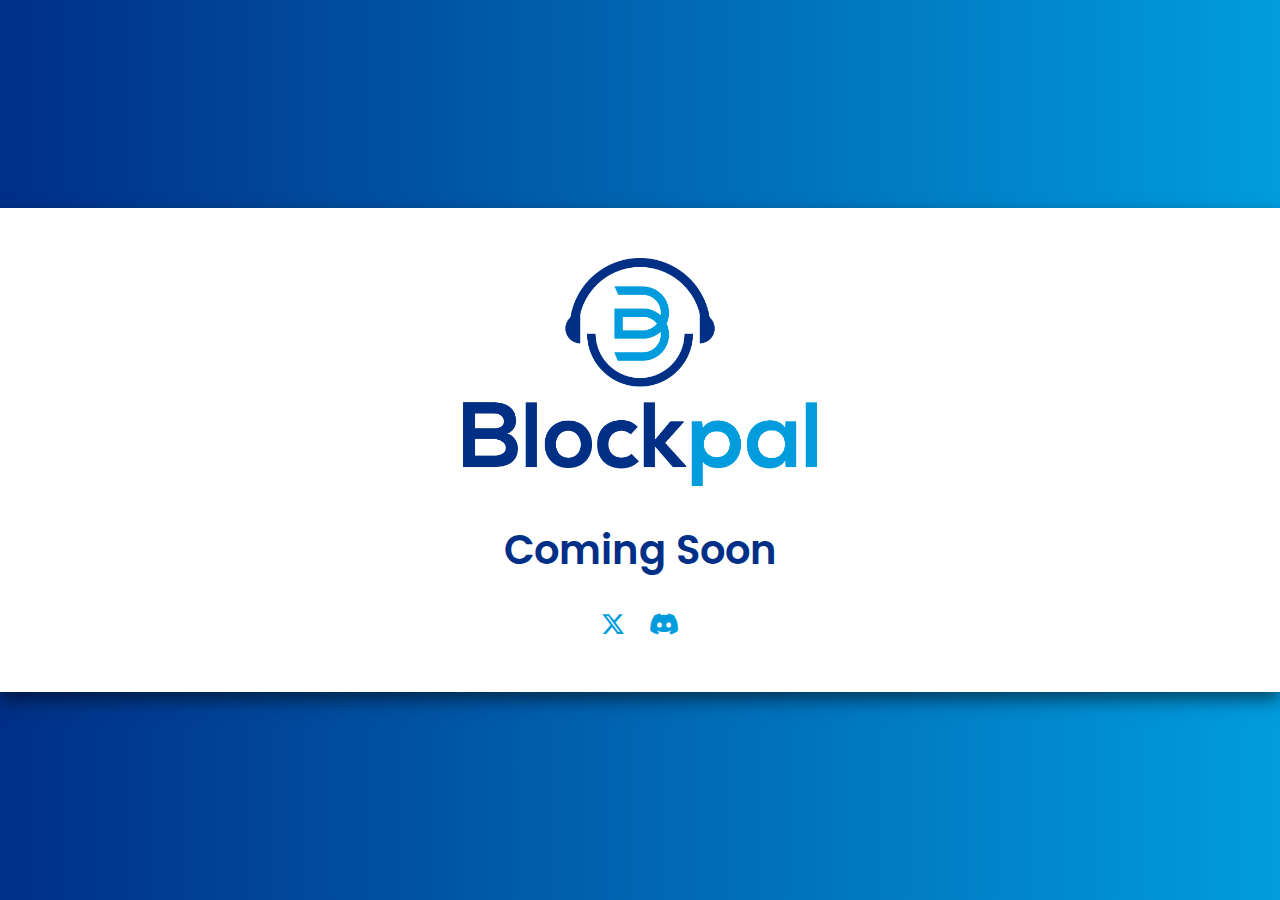
==== index.html @ be7b51f0 "initial coming soon commit" ====
<!DOCTYPE html>
<html lang="en">

<head>
    <meta charset="UTF-8">
    <meta name="viewport" content="width=device-width, initial-scale=1.0">
    <title>Coming Soon</title>
    <link rel="stylesheet" href="https://cdnjs.cloudflare.com/ajax/libs/font-awesome/6.5.2/css/all.min.css">
    <link href="https://fonts.googleapis.com/css2?family=Poppins:wght@300;400;600&display=swap" rel="stylesheet">
    <style>
        body {
            margin: 0;
            height: 100vh;
            display: flex;
            justify-content: center;
            align-items: center;
            background: linear-gradient(to right, #002F87, #019CDE);
            color: #002F87;
            font-family: 'Poppins', sans-serif;
        }

        .container {
            text-align: center;
            padding: 50px;
            background-color: rgba(255, 255, 255);
            box-shadow: 0 8px 16px rgba(0, 0, 0, 0.5);
        }

        img {
            width: 30%;
            height: auto;
        }

        h1 {
            font-weight: 600;
            font-size: 2.5em;
        }

        .links {
            margin-top: 20px;
        }

        .links a {
            color: #019CDE;
            text-decoration: none;
            margin: 0 10px;
            font-weight: 400;
            font-size: 1.5em;
        }

        .links a:hover {
            text-decoration: underline;
        }
    </style>
</head>

<body>
    <div class="container">
        <img src="logo.png" alt="Logo">
        <h1>Coming Soon</h1>
        <div class="links">
            <a href="https://twitter.com/BlockpalGaming" target="_blank" title="X"><i
                    class="fa-brands fa-x-twitter"></i></a>
            <a href="http://discord.gg/CpZHFvgaZ6" target="_blank" title="Discord"><i
                    class="fa-brands fa-discord"></i></a>
        </div>
    </div>
</body>

</html>
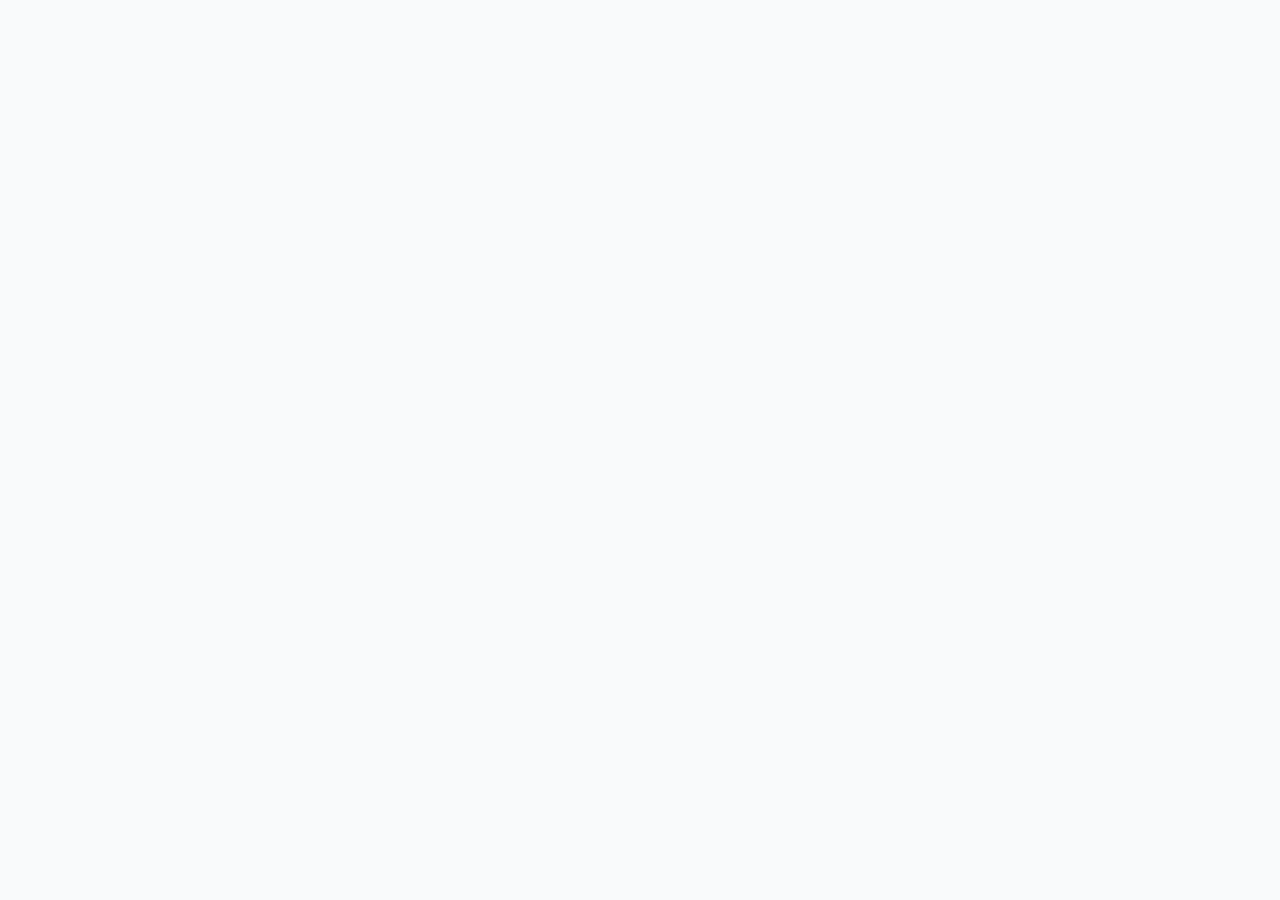
==== commit bb9f47fb: "new demo site" ====
--- a/index.html
+++ b/index.html
@@ -2,69 +2,21 @@
 <html lang="en">
 
 <head>
-    <meta charset="UTF-8">
-    <meta name="viewport" content="width=device-width, initial-scale=1.0">
-    <title>Coming Soon</title>
-    <link rel="stylesheet" href="https://cdnjs.cloudflare.com/ajax/libs/font-awesome/6.5.2/css/all.min.css">
-    <link href="https://fonts.googleapis.com/css2?family=Poppins:wght@300;400;600&display=swap" rel="stylesheet">
-    <style>
-        body {
-            margin: 0;
-            height: 100vh;
-            display: flex;
-            justify-content: center;
-            align-items: center;
-            background: linear-gradient(to right, #002F87, #019CDE);
-            color: #002F87;
-            font-family: 'Poppins', sans-serif;
-        }
-
-        .container {
-            text-align: center;
-            padding: 50px;
-            background-color: rgba(255, 255, 255);
-            box-shadow: 0 8px 16px rgba(0, 0, 0, 0.5);
-        }
-
-        img {
-            width: 30%;
-            height: auto;
-        }
-
-        h1 {
-            font-weight: 600;
-            font-size: 2.5em;
-        }
-
-        .links {
-            margin-top: 20px;
-        }
-
-        .links a {
-            color: #019CDE;
-            text-decoration: none;
-            margin: 0 10px;
-            font-weight: 400;
-            font-size: 1.5em;
-        }
-
-        .links a:hover {
-            text-decoration: underline;
-        }
-    </style>
+  <meta charset="UTF-8" />
+  <link rel="icon" type="image/svg+xml" href="./favicon.ico" />
+  <meta name="viewport" content="width=device-width, initial-scale=1.0" />
+  <title>Blockpal - The Delegation Edge</title>
+  <link rel="preconnect" href="https://fonts.googleapis.com" />
+  <link rel="preconnect" href="https://fonts.gstatic.com" crossorigin />
+  <link
+    href="https://fonts.googleapis.com/css2?family=Orbitron:wght@400;500;600;700&family=Inter:wght@400;500;600&display=swap"
+    rel="stylesheet" />
+  <script type="module" crossorigin src="./assets/index-C763t-PF.js"></script>
+  <link rel="stylesheet" crossorigin href="./assets/index-BhfvIJdU.css">
 </head>
 
 <body>
-    <div class="container">
-        <img src="logo.png" alt="Logo">
-        <h1>Coming Soon</h1>
-        <div class="links">
-            <a href="https://twitter.com/BlockpalGaming" target="_blank" title="X"><i
-                    class="fa-brands fa-x-twitter"></i></a>
-            <a href="http://discord.gg/CpZHFvgaZ6" target="_blank" title="Discord"><i
-                    class="fa-brands fa-discord"></i></a>
-        </div>
-    </div>
+  <div id="app"></div>
 </body>
 
-</html>+</html>
--- a/assets/index-BhfvIJdU.css
+++ b/assets/index-BhfvIJdU.css
@@ -0,0 +1 @@
+*,:before,:after{--tw-border-spacing-x: 0;--tw-border-spacing-y: 0;--tw-translate-x: 0;--tw-translate-y: 0;--tw-rotate: 0;--tw-skew-x: 0;--tw-skew-y: 0;--tw-scale-x: 1;--tw-scale-y: 1;--tw-pan-x: ;--tw-pan-y: ;--tw-pinch-zoom: ;--tw-scroll-snap-strictness: proximity;--tw-gradient-from-position: ;--tw-gradient-via-position: ;--tw-gradient-to-position: ;--tw-ordinal: ;--tw-slashed-zero: ;--tw-numeric-figure: ;--tw-numeric-spacing: ;--tw-numeric-fraction: ;--tw-ring-inset: ;--tw-ring-offset-width: 0px;--tw-ring-offset-color: #fff;--tw-ring-color: rgb(59 130 246 / .5);--tw-ring-offset-shadow: 0 0 #0000;--tw-ring-shadow: 0 0 #0000;--tw-shadow: 0 0 #0000;--tw-shadow-colored: 0 0 #0000;--tw-blur: ;--tw-brightness: ;--tw-contrast: ;--tw-grayscale: ;--tw-hue-rotate: ;--tw-invert: ;--tw-saturate: ;--tw-sepia: ;--tw-drop-shadow: ;--tw-backdrop-blur: ;--tw-backdrop-brightness: ;--tw-backdrop-contrast: ;--tw-backdrop-grayscale: ;--tw-backdrop-hue-rotate: ;--tw-backdrop-invert: ;--tw-backdrop-opacity: ;--tw-backdrop-saturate: ;--tw-backdrop-sepia: ;--tw-contain-size: ;--tw-contain-layout: ;--tw-contain-paint: ;--tw-contain-style: }::backdrop{--tw-border-spacing-x: 0;--tw-border-spacing-y: 0;--tw-translate-x: 0;--tw-translate-y: 0;--tw-rotate: 0;--tw-skew-x: 0;--tw-skew-y: 0;--tw-scale-x: 1;--tw-scale-y: 1;--tw-pan-x: ;--tw-pan-y: ;--tw-pinch-zoom: ;--tw-scroll-snap-strictness: proximity;--tw-gradient-from-position: ;--tw-gradient-via-position: ;--tw-gradient-to-position: ;--tw-ordinal: ;--tw-slashed-zero: ;--tw-numeric-figure: ;--tw-numeric-spacing: ;--tw-numeric-fraction: ;--tw-ring-inset: ;--tw-ring-offset-width: 0px;--tw-ring-offset-color: #fff;--tw-ring-color: rgb(59 130 246 / .5);--tw-ring-offset-shadow: 0 0 #0000;--tw-ring-shadow: 0 0 #0000;--tw-shadow: 0 0 #0000;--tw-shadow-colored: 0 0 #0000;--tw-blur: ;--tw-brightness: ;--tw-contrast: ;--tw-grayscale: ;--tw-hue-rotate: ;--tw-invert: ;--tw-saturate: ;--tw-sepia: ;--tw-drop-shadow: ;--tw-backdrop-blur: ;--tw-backdrop-brightness: ;--tw-backdrop-contrast: ;--tw-backdrop-grayscale: ;--tw-backdrop-hue-rotate: ;--tw-backdrop-invert: ;--tw-backdrop-opacity: ;--tw-backdrop-saturate: ;--tw-backdrop-sepia: ;--tw-contain-size: ;--tw-contain-layout: ;--tw-contain-paint: ;--tw-contain-style: }*,:before,:after{box-sizing:border-box;border-width:0;border-style:solid;border-color:#e5e7eb}:before,:after{--tw-content: ""}html,:host{line-height:1.5;-webkit-text-size-adjust:100%;-moz-tab-size:4;-o-tab-size:4;tab-size:4;font-family:ui-sans-serif,system-ui,sans-serif,"Apple Color Emoji","Segoe UI Emoji",Segoe UI Symbol,"Noto Color Emoji";font-feature-settings:normal;font-variation-settings:normal;-webkit-tap-highlight-color:transparent}body{margin:0;line-height:inherit}hr{height:0;color:inherit;border-top-width:1px}abbr:where([title]){-webkit-text-decoration:underline dotted;text-decoration:underline dotted}h1,h2,h3,h4,h5,h6{font-size:inherit;font-weight:inherit}a{color:inherit;text-decoration:inherit}b,strong{font-weight:bolder}code,kbd,samp,pre{font-family:ui-monospace,SFMono-Regular,Menlo,Monaco,Consolas,Liberation Mono,Courier New,monospace;font-feature-settings:normal;font-variation-settings:normal;font-size:1em}small{font-size:80%}sub,sup{font-size:75%;line-height:0;position:relative;vertical-align:baseline}sub{bottom:-.25em}sup{top:-.5em}table{text-indent:0;border-color:inherit;border-collapse:collapse}button,input,optgroup,select,textarea{font-family:inherit;font-feature-settings:inherit;font-variation-settings:inherit;font-size:100%;font-weight:inherit;line-height:inherit;letter-spacing:inherit;color:inherit;margin:0;padding:0}button,select{text-transform:none}button,input:where([type=button]),input:where([type=reset]),input:where([type=submit]){-webkit-appearance:button;background-color:transparent;background-image:none}:-moz-focusring{outline:auto}:-moz-ui-invalid{box-shadow:none}progress{vertical-align:baseline}::-webkit-inner-spin-button,::-webkit-outer-spin-button{height:auto}[type=search]{-webkit-appearance:textfield;outline-offset:-2px}::-webkit-search-decoration{-webkit-appearance:none}::-webkit-file-upload-button{-webkit-appearance:button;font:inherit}summary{display:list-item}blockquote,dl,dd,h1,h2,h3,h4,h5,h6,hr,figure,p,pre{margin:0}fieldset{margin:0;padding:0}legend{padding:0}ol,ul,menu{list-style:none;margin:0;padding:0}dialog{padding:0}textarea{resize:vertical}input::-moz-placeholder,textarea::-moz-placeholder{opacity:1;color:#9ca3af}input::placeholder,textarea::placeholder{opacity:1;color:#9ca3af}button,[role=button]{cursor:pointer}:disabled{cursor:default}img,svg,video,canvas,audio,iframe,embed,object{display:block;vertical-align:middle}img,video{max-width:100%;height:auto}[hidden]:where(:not([hidden=until-found])){display:none}.input{width:100%;border-radius:.375rem;border-width:1px;--tw-border-opacity: 1;border-color:rgb(209 213 219 / var(--tw-border-opacity, 1));padding:.5rem}.input:focus{--tw-border-opacity: 1;border-color:rgb(0 21 61 / var(--tw-border-opacity, 1));--tw-ring-offset-shadow: var(--tw-ring-inset) 0 0 0 var(--tw-ring-offset-width) var(--tw-ring-offset-color);--tw-ring-shadow: var(--tw-ring-inset) 0 0 0 calc(2px + var(--tw-ring-offset-width)) var(--tw-ring-color);box-shadow:var(--tw-ring-offset-shadow),var(--tw-ring-shadow),var(--tw-shadow, 0 0 #0000);--tw-ring-opacity: 1;--tw-ring-color: rgb(0 21 61 / var(--tw-ring-opacity, 1))}.pointer-events-none{pointer-events:none}.fixed{position:fixed}.absolute{position:absolute}.relative{position:relative}.inset-0{top:0;right:0;bottom:0;left:0}.-right-2{right:-.5rem}.-top-2{top:-.5rem}.right-2{right:.5rem}.top-2{top:.5rem}.z-10{z-index:10}.mx-auto{margin-left:auto;margin-right:auto}.mb-12{margin-bottom:3rem}.mb-4{margin-bottom:1rem}.mb-6{margin-bottom:1.5rem}.mb-8{margin-bottom:2rem}.ml-2{margin-left:.5rem}.ml-4{margin-left:1rem}.ml-5{margin-left:1.25rem}.ml-6{margin-left:1.5rem}.mr-1{margin-right:.25rem}.mr-2{margin-right:.5rem}.mt-0\.5{margin-top:.125rem}.mt-1{margin-top:.25rem}.mt-2{margin-top:.5rem}.mt-4{margin-top:1rem}.mt-6{margin-top:1.5rem}.block{display:block}.flex{display:flex}.h-1{height:.25rem}.h-16{height:4rem}.h-3\.5{height:.875rem}.h-4{height:1rem}.h-5{height:1.25rem}.h-6{height:1.5rem}.h-72{height:18rem}.h-8{height:2rem}.min-h-screen{min-height:100vh}.w-1{width:.25rem}.w-16{width:4rem}.w-3\.5{width:.875rem}.w-4{width:1rem}.w-5{width:1.25rem}.w-6{width:1.5rem}.w-8{width:2rem}.w-\[200px\]{width:200px}.w-auto{width:auto}.w-full{width:100%}.w-px{width:1px}.max-w-2xl{max-width:42rem}.max-w-\[1200px\]{max-width:1200px}.max-w-\[600px\]{max-width:600px}.max-w-\[800px\]{max-width:800px}.flex-shrink-0{flex-shrink:0}.flex-grow{flex-grow:1}.transform{transform:translate(var(--tw-translate-x),var(--tw-translate-y)) rotate(var(--tw-rotate)) skew(var(--tw-skew-x)) skewY(var(--tw-skew-y)) scaleX(var(--tw-scale-x)) scaleY(var(--tw-scale-y))}.list-disc{list-style-type:disc}.flex-col{flex-direction:column}.flex-wrap{flex-wrap:wrap}.items-start{align-items:flex-start}.items-center{align-items:center}.justify-center{justify-content:center}.justify-between{justify-content:space-between}.gap-1{gap:.25rem}.gap-2{gap:.5rem}.gap-4{gap:1rem}.gap-6{gap:1.5rem}.gap-8{gap:2rem}.space-x-2>:not([hidden])~:not([hidden]){--tw-space-x-reverse: 0;margin-right:calc(.5rem * var(--tw-space-x-reverse));margin-left:calc(.5rem * calc(1 - var(--tw-space-x-reverse)))}.space-y-1>:not([hidden])~:not([hidden]){--tw-space-y-reverse: 0;margin-top:calc(.25rem * calc(1 - var(--tw-space-y-reverse)));margin-bottom:calc(.25rem * var(--tw-space-y-reverse))}.space-y-2>:not([hidden])~:not([hidden]){--tw-space-y-reverse: 0;margin-top:calc(.5rem * calc(1 - var(--tw-space-y-reverse)));margin-bottom:calc(.5rem * var(--tw-space-y-reverse))}.space-y-3>:not([hidden])~:not([hidden]){--tw-space-y-reverse: 0;margin-top:calc(.75rem * calc(1 - var(--tw-space-y-reverse)));margin-bottom:calc(.75rem * var(--tw-space-y-reverse))}.space-y-4>:not([hidden])~:not([hidden]){--tw-space-y-reverse: 0;margin-top:calc(1rem * calc(1 - var(--tw-space-y-reverse)));margin-bottom:calc(1rem * var(--tw-space-y-reverse))}.space-y-6>:not([hidden])~:not([hidden]){--tw-space-y-reverse: 0;margin-top:calc(1.5rem * calc(1 - var(--tw-space-y-reverse)));margin-bottom:calc(1.5rem * var(--tw-space-y-reverse))}.overflow-hidden{overflow:hidden}.break-all{word-break:break-all}.rounded{border-radius:.25rem}.rounded-full{border-radius:9999px}.rounded-lg{border-radius:.5rem}.rounded-md{border-radius:.375rem}.rounded-xl{border-radius:.75rem}.border{border-width:1px}.border-t{border-top-width:1px}.border-bright-blue\/70{border-color:#009cddb3}.border-green-800\/30{border-color:#1665344d}.border-red-500{--tw-border-opacity: 1;border-color:rgb(239 68 68 / var(--tw-border-opacity, 1))}.border-white\/10{border-color:#ffffff1a}.border-white\/20{border-color:#fff3}.border-white\/5{border-color:#ffffff0d}.border-yellow-800\/30{border-color:#854d0e4d}.bg-black\/10{background-color:#0000001a}.bg-black\/20{background-color:#0003}.bg-black\/30{background-color:#0000004d}.bg-bright-blue\/40{background-color:#009cdd66}.bg-cyan\/10{background-color:#a3bffa1a}.bg-cyan\/20{background-color:#a3bffa33}.bg-deep-blue{--tw-bg-opacity: 1;background-color:rgb(0 21 61 / var(--tw-bg-opacity, 1))}.bg-green-900\/30{background-color:#14532d4d}.bg-orange{--tw-bg-opacity: 1;background-color:rgb(251 172 56 / var(--tw-bg-opacity, 1))}.bg-white\/10{background-color:#ffffff1a}.bg-yellow-900\/30{background-color:#713f124d}.bg-gradient-to-b{background-image:linear-gradient(to bottom,var(--tw-gradient-stops))}.from-black\/20{--tw-gradient-from: rgb(0 0 0 / .2) var(--tw-gradient-from-position);--tw-gradient-to: rgb(0 0 0 / 0) var(--tw-gradient-to-position);--tw-gradient-stops: var(--tw-gradient-from), var(--tw-gradient-to)}.from-cyan\/20{--tw-gradient-from: rgb(163 191 250 / .2) var(--tw-gradient-from-position);--tw-gradient-to: rgb(163 191 250 / 0) var(--tw-gradient-to-position);--tw-gradient-stops: var(--tw-gradient-from), var(--tw-gradient-to)}.to-cyan\/5{--tw-gradient-to: rgb(163 191 250 / .05) var(--tw-gradient-to-position)}.to-transparent{--tw-gradient-to: transparent var(--tw-gradient-to-position)}.object-contain{-o-object-fit:contain;object-fit:contain}.p-1{padding:.25rem}.p-1\.5{padding:.375rem}.p-3{padding:.75rem}.p-4{padding:1rem}.p-6{padding:1.5rem}.px-2{padding-left:.5rem;padding-right:.5rem}.px-4{padding-left:1rem;padding-right:1rem}.px-6{padding-left:1.5rem;padding-right:1.5rem}.px-8{padding-left:2rem;padding-right:2rem}.py-0\.5{padding-top:.125rem;padding-bottom:.125rem}.py-1{padding-top:.25rem;padding-bottom:.25rem}.py-2{padding-top:.5rem;padding-bottom:.5rem}.py-20{padding-top:5rem;padding-bottom:5rem}.py-4{padding-top:1rem;padding-bottom:1rem}.py-8{padding-top:2rem;padding-bottom:2rem}.text-center{text-align:center}.font-inter{font-family:Inter,sans-serif}.text-3xl{font-size:1.875rem;line-height:2.25rem}.text-5xl{font-size:3rem;line-height:1}.text-base{font-size:1rem;line-height:1.5rem}.text-sm{font-size:.875rem;line-height:1.25rem}.text-xl{font-size:1.25rem;line-height:1.75rem}.text-xs{font-size:.75rem;line-height:1rem}.font-bold{font-weight:700}.font-medium{font-weight:500}.font-semibold{font-weight:600}.text-cyan{--tw-text-opacity: 1;color:rgb(163 191 250 / var(--tw-text-opacity, 1))}.text-gray-300{--tw-text-opacity: 1;color:rgb(209 213 219 / var(--tw-text-opacity, 1))}.text-gray-400{--tw-text-opacity: 1;color:rgb(156 163 175 / var(--tw-text-opacity, 1))}.text-green-400{--tw-text-opacity: 1;color:rgb(74 222 128 / var(--tw-text-opacity, 1))}.text-neon-green{--tw-text-opacity: 1;color:rgb(0 255 163 / var(--tw-text-opacity, 1))}.text-orange{--tw-text-opacity: 1;color:rgb(251 172 56 / var(--tw-text-opacity, 1))}.text-red-400{--tw-text-opacity: 1;color:rgb(248 113 113 / var(--tw-text-opacity, 1))}.text-red-500{--tw-text-opacity: 1;color:rgb(239 68 68 / var(--tw-text-opacity, 1))}.text-white{--tw-text-opacity: 1;color:rgb(255 255 255 / var(--tw-text-opacity, 1))}.text-yellow-200{--tw-text-opacity: 1;color:rgb(254 240 138 / var(--tw-text-opacity, 1))}.text-yellow-400{--tw-text-opacity: 1;color:rgb(250 204 21 / var(--tw-text-opacity, 1))}.placeholder-gray-400::-moz-placeholder{--tw-placeholder-opacity: 1;color:rgb(156 163 175 / var(--tw-placeholder-opacity, 1))}.placeholder-gray-400::placeholder{--tw-placeholder-opacity: 1;color:rgb(156 163 175 / var(--tw-placeholder-opacity, 1))}.accent-cyan{accent-color:#A3BFFA}.opacity-30{opacity:.3}.opacity-\[0\.02\]{opacity:.02}.drop-shadow{--tw-drop-shadow: drop-shadow(0 1px 2px rgb(0 0 0 / .1)) drop-shadow(0 1px 1px rgb(0 0 0 / .06));filter:var(--tw-blur) var(--tw-brightness) var(--tw-contrast) var(--tw-grayscale) var(--tw-hue-rotate) var(--tw-invert) var(--tw-saturate) var(--tw-sepia) var(--tw-drop-shadow)}.drop-shadow-\[0_0_4px_rgba\(0\,255\,255\,0\.1\)\]{--tw-drop-shadow: drop-shadow(0 0 4px rgba(0,255,255,.1));filter:var(--tw-blur) var(--tw-brightness) var(--tw-contrast) var(--tw-grayscale) var(--tw-hue-rotate) var(--tw-invert) var(--tw-saturate) var(--tw-sepia) var(--tw-drop-shadow)}.filter{filter:var(--tw-blur) var(--tw-brightness) var(--tw-contrast) var(--tw-grayscale) var(--tw-hue-rotate) var(--tw-invert) var(--tw-saturate) var(--tw-sepia) var(--tw-drop-shadow)}.backdrop-blur-md{--tw-backdrop-blur: blur(12px);-webkit-backdrop-filter:var(--tw-backdrop-blur) var(--tw-backdrop-brightness) var(--tw-backdrop-contrast) var(--tw-backdrop-grayscale) var(--tw-backdrop-hue-rotate) var(--tw-backdrop-invert) var(--tw-backdrop-opacity) var(--tw-backdrop-saturate) var(--tw-backdrop-sepia);backdrop-filter:var(--tw-backdrop-blur) var(--tw-backdrop-brightness) var(--tw-backdrop-contrast) var(--tw-backdrop-grayscale) var(--tw-backdrop-hue-rotate) var(--tw-backdrop-invert) var(--tw-backdrop-opacity) var(--tw-backdrop-saturate) var(--tw-backdrop-sepia)}.backdrop-blur-sm{--tw-backdrop-blur: blur(4px);-webkit-backdrop-filter:var(--tw-backdrop-blur) var(--tw-backdrop-brightness) var(--tw-backdrop-contrast) var(--tw-backdrop-grayscale) var(--tw-backdrop-hue-rotate) var(--tw-backdrop-invert) var(--tw-backdrop-opacity) var(--tw-backdrop-saturate) var(--tw-backdrop-sepia);backdrop-filter:var(--tw-backdrop-blur) var(--tw-backdrop-brightness) var(--tw-backdrop-contrast) var(--tw-backdrop-grayscale) var(--tw-backdrop-hue-rotate) var(--tw-backdrop-invert) var(--tw-backdrop-opacity) var(--tw-backdrop-saturate) var(--tw-backdrop-sepia)}.transition-all{transition-property:all;transition-timing-function:cubic-bezier(.4,0,.2,1);transition-duration:.15s}.transition-colors{transition-property:color,background-color,border-color,text-decoration-color,fill,stroke;transition-timing-function:cubic-bezier(.4,0,.2,1);transition-duration:.15s}.transition-transform{transition-property:transform;transition-timing-function:cubic-bezier(.4,0,.2,1);transition-duration:.15s}.duration-300{transition-duration:.3s}.ease-in-out{transition-timing-function:cubic-bezier(.4,0,.2,1)}body{--tw-bg-opacity: 1;background-color:rgb(249 250 251 / var(--tw-bg-opacity, 1));--tw-text-opacity: 1;color:rgb(17 24 39 / var(--tw-text-opacity, 1));font-family:Inter,-apple-system,BlinkMacSystemFont,Segoe UI,Roboto,Oxygen,Ubuntu,Cantarell,Open Sans,Helvetica Neue,sans-serif}.hover\:scale-105:hover{--tw-scale-x: 1.05;--tw-scale-y: 1.05;transform:translate(var(--tw-translate-x),var(--tw-translate-y)) rotate(var(--tw-rotate)) skew(var(--tw-skew-x)) skewY(var(--tw-skew-y)) scaleX(var(--tw-scale-x)) scaleY(var(--tw-scale-y))}.hover\:bg-black\/20:hover{background-color:#0003}.hover\:bg-black\/40:hover{background-color:#0006}.hover\:bg-orange\/30:hover{background-color:#fbac384d}.hover\:bg-orange\/90:hover{background-color:#fbac38e6}.hover\:bg-red-400\/30:hover{background-color:#f871714d}.hover\:bg-white\/10:hover{background-color:#ffffff1a}.hover\:text-cyan\/80:hover{color:#a3bffacc}.hover\:text-neon-green:hover{--tw-text-opacity: 1;color:rgb(0 255 163 / var(--tw-text-opacity, 1))}.hover\:text-orange:hover{--tw-text-opacity: 1;color:rgb(251 172 56 / var(--tw-text-opacity, 1))}.hover\:text-red-400:hover{--tw-text-opacity: 1;color:rgb(248 113 113 / var(--tw-text-opacity, 1))}.focus\:border-cyan\/50:focus{border-color:#a3bffa80}.focus\:outline-none:focus{outline:2px solid transparent;outline-offset:2px}.focus\:ring-2:focus{--tw-ring-offset-shadow: var(--tw-ring-inset) 0 0 0 var(--tw-ring-offset-width) var(--tw-ring-offset-color);--tw-ring-shadow: var(--tw-ring-inset) 0 0 0 calc(2px + var(--tw-ring-offset-width)) var(--tw-ring-color);box-shadow:var(--tw-ring-offset-shadow),var(--tw-ring-shadow),var(--tw-shadow, 0 0 #0000)}.focus\:ring-cyan\/50:focus{--tw-ring-color: rgb(163 191 250 / .5)}.group:hover .group-hover\:scale-105{--tw-scale-x: 1.05;--tw-scale-y: 1.05;transform:translate(var(--tw-translate-x),var(--tw-translate-y)) rotate(var(--tw-rotate)) skew(var(--tw-skew-x)) skewY(var(--tw-skew-y)) scaleX(var(--tw-scale-x)) scaleY(var(--tw-scale-y))}@media (min-width: 640px){.sm\:p-6{padding:1.5rem}}@media (min-width: 768px){.md\:flex-row{flex-direction:row}}.problem-icon.svelte-fufahc,.solution-icon.svelte-fufahc{position:relative;display:flex;height:4rem;width:4rem;align-items:center;justify-content:center;border-radius:.75rem;border-width:1px;transition-property:all;transition-timing-function:cubic-bezier(.4,0,.2,1);transition-duration:.3s}.solution-icon.svelte-fufahc{animation:svelte-fufahc-solution-glow 4s ease-in-out infinite}@keyframes svelte-fufahc-solution-glow{0%,to{box-shadow:0 0 5px #00ffa3}50%{box-shadow:0 0 15px #a3bffa}}@keyframes svelte-fufahc-logo-glow{0%,to{filter:drop-shadow(0 0 4px rgba(0,255,255,.1))}50%{filter:drop-shadow(0 0 6px rgba(0,255,255,.15))}}.animate-logo-glow.svelte-fufahc{animation:svelte-fufahc-logo-glow 3s ease-in-out infinite}.text-shadow-sm.svelte-fufahc{text-shadow:0 1px 2px rgba(0,0,0,.5)}.text-shadow-md.svelte-fufahc{text-shadow:0 2px 4px rgba(0,0,0,.5)}.text-shadow-lg.svelte-fufahc{text-shadow:0 4px 8px rgba(0,0,0,.5)}@keyframes svelte-fufahc-float{0%,to{transform:translateY(0) translate(0)}25%{transform:translateY(-10px) translate(5px)}50%{transform:translateY(0) translate(10px)}75%{transform:translateY(10px) translate(5px)}}.animate-float.svelte-fufahc{animation:svelte-fufahc-float 6s ease-in-out infinite}.hex-cell.svelte-fufahc{position:absolute;width:120px;height:120px;background-image:url([data-uri]);background-size:contain;background-repeat:no-repeat;background-position:center;opacity:0;transform:scale(1)}@keyframes svelte-fufahc-pulse{0%,to{opacity:0;filter:drop-shadow(0 0 0 rgba(0,156,221,0));transform:scale(1)}10%,25%{opacity:.7;filter:drop-shadow(0 0 30px rgba(0,156,221,.8));transform:scale(1.3)}35%{opacity:0;filter:drop-shadow(0 0 0 rgba(0,156,221,0));transform:scale(1)}}@keyframes svelte-fufahc-cta-pulse{0%,to{box-shadow:0 0 #f806}50%{box-shadow:0 0 20px 5px #f809}}.animate-cta-pulse.svelte-fufahc{animation:svelte-fufahc-cta-pulse 2s cubic-bezier(.4,0,.6,1) infinite}@keyframes svelte-pq20uc-logo-glow{0%,to{filter:drop-shadow(0 0 4px rgba(0,255,255,.1))}50%{filter:drop-shadow(0 0 6px rgba(0,255,255,.15))}}.animate-logo-glow.svelte-pq20uc{animation:svelte-pq20uc-logo-glow 3s ease-in-out infinite}@keyframes svelte-pq20uc-float{0%,to{transform:translateY(0) translate(0)}25%{transform:translateY(-10px) translate(5px)}50%{transform:translateY(0) translate(10px)}75%{transform:translateY(10px) translate(5px)}}.animate-float.svelte-pq20uc{animation:svelte-pq20uc-float 6s ease-in-out infinite}.text-shadow-lg.svelte-pq20uc{text-shadow:0 4px 8px rgba(0,0,0,.5)}.hex-cell.svelte-pq20uc{position:absolute;width:120px;height:120px;background-image:url([data-uri]);background-size:contain;background-repeat:no-repeat;background-position:center;opacity:0;transform:scale(1)}@keyframes svelte-pq20uc-pulse{0%,to{opacity:0;filter:drop-shadow(0 0 0 rgba(0,156,221,0));transform:scale(1)}10%,25%{opacity:.7;filter:drop-shadow(0 0 30px rgba(0,156,221,.8));transform:scale(1.3)}35%{opacity:0;filter:drop-shadow(0 0 0 rgba(0,156,221,0));transform:scale(1)}}
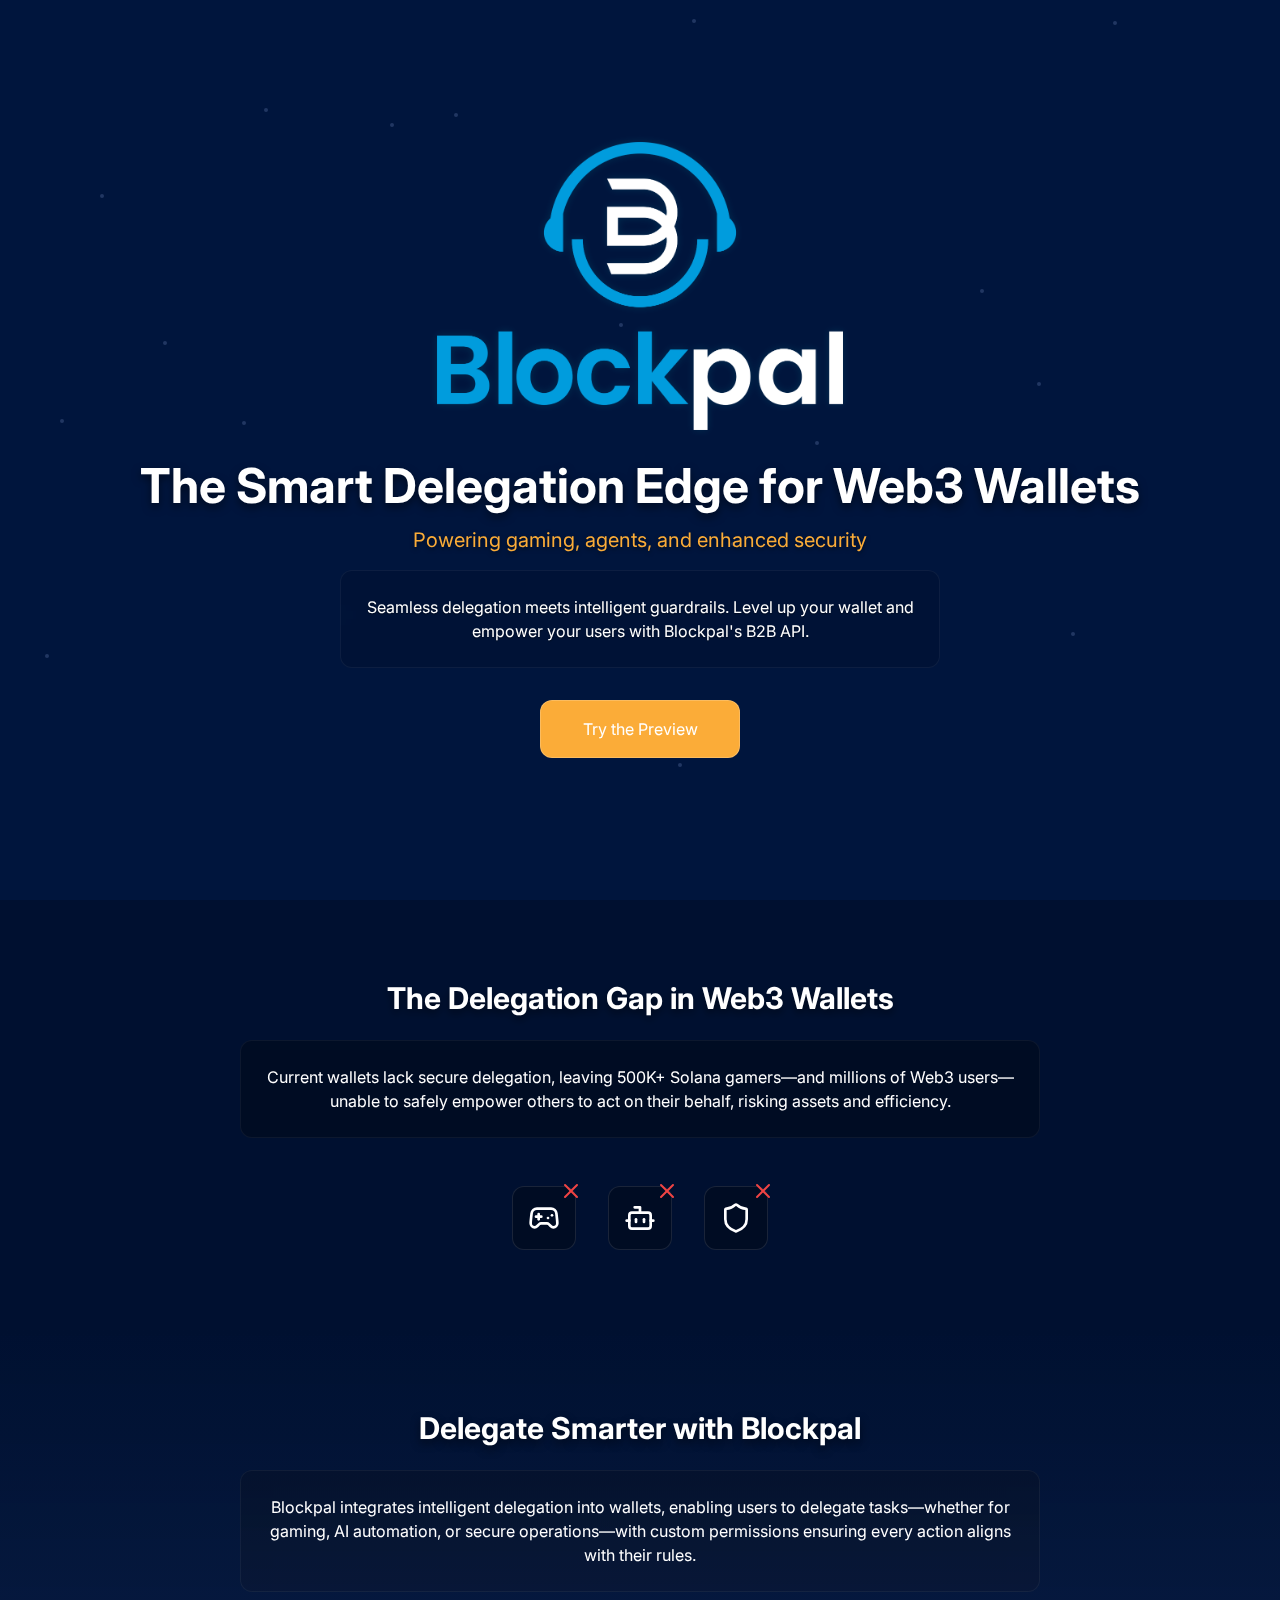
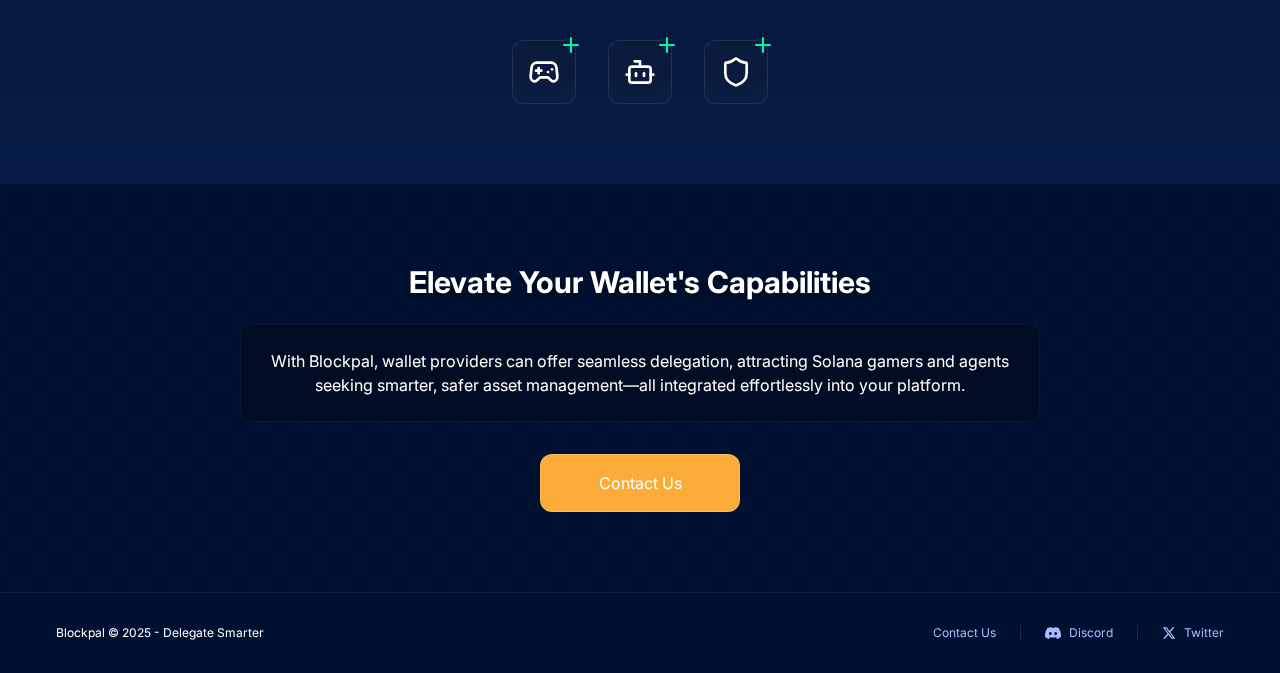
==== commit 492d72db: "removed /app path" ====
--- a/index.html
+++ b/index.html
@@ -3,7 +3,7 @@
 
 <head>
   <meta charset="UTF-8" />
-  <link rel="icon" type="image/svg+xml" href="./favicon.ico" />
+  <link rel="icon" href="./favicon.ico" />
   <meta name="viewport" content="width=device-width, initial-scale=1.0" />
   <title>Blockpal - The Delegation Edge</title>
   <link rel="preconnect" href="https://fonts.googleapis.com" />
@@ -11,7 +11,7 @@
   <link
     href="https://fonts.googleapis.com/css2?family=Orbitron:wght@400;500;600;700&family=Inter:wght@400;500;600&display=swap"
     rel="stylesheet" />
-  <script type="module" crossorigin src="./assets/index-C763t-PF.js"></script>
+  <script type="module" crossorigin src="./assets/index-Ddcwv5S9.js"></script>
   <link rel="stylesheet" crossorigin href="./assets/index-BhfvIJdU.css">
 </head>
 
